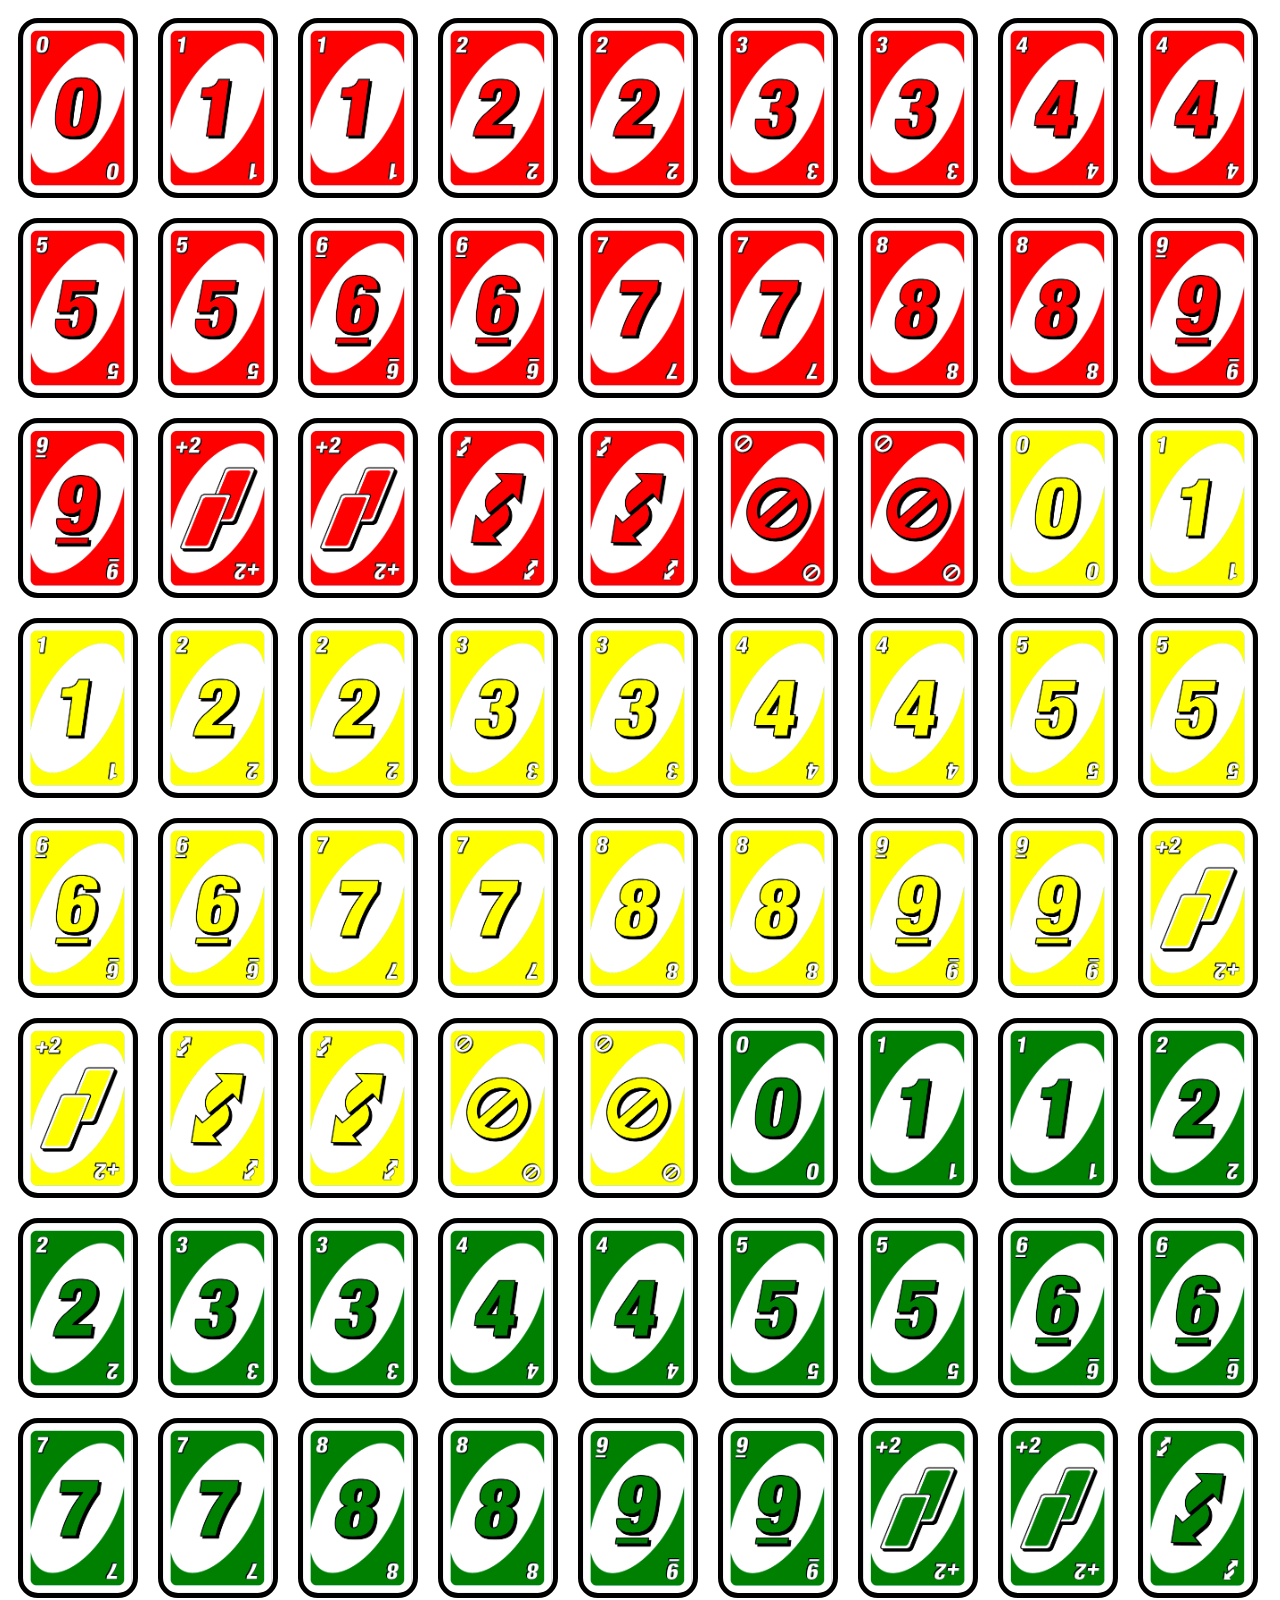
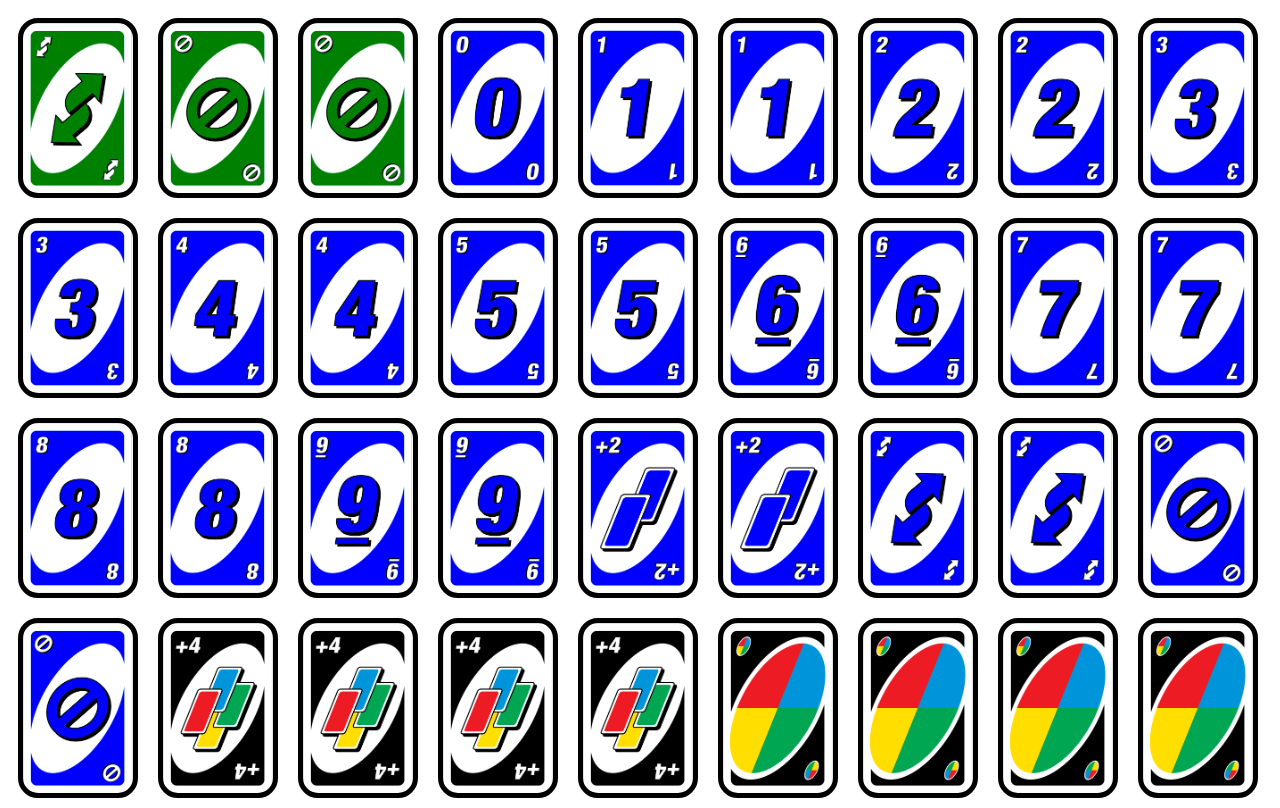
==== resources/kaarten1/index.html @ e58120fd "kaarten" ====
<!DOCTYPE html>
<html>
<head>
    <meta charset="UTF-8">
    <title>UNO Cards</title>
    <link href="style.css" type="text/css" rel="stylesheet">
</head>
<body>
    <div class="card color1 nr0"></div>
    <div class="card color1 nr1"></div>
    <div class="card color1 nr1"></div>
    <div class="card color1 nr2"></div>
    <div class="card color1 nr2"></div>
    <div class="card color1 nr3"></div>
    <div class="card color1 nr3"></div>
    <div class="card color1 nr4"></div>
    <div class="card color1 nr4"></div>
    <div class="card color1 nr5"></div>
    <div class="card color1 nr5"></div>
    <div class="card color1 nr6"></div>
    <div class="card color1 nr6"></div>
    <div class="card color1 nr7"></div>
    <div class="card color1 nr7"></div>
    <div class="card color1 nr8"></div>
    <div class="card color1 nr8"></div>
    <div class="card color1 nr9"></div>
    <div class="card color1 nr9"></div>
    <div class="card color1 plus2"></div>
    <div class="card color1 plus2"></div>
    <div class="card color1 reverse"></div>
    <div class="card color1 reverse"></div>
    <div class="card color1 skip"></div>
    <div class="card color1 skip"></div>

    <div class="card color2 nr0"></div>
    <div class="card color2 nr1"></div>
    <div class="card color2 nr1"></div>
    <div class="card color2 nr2"></div>
    <div class="card color2 nr2"></div>
    <div class="card color2 nr3"></div>
    <div class="card color2 nr3"></div>
    <div class="card color2 nr4"></div>
    <div class="card color2 nr4"></div>
    <div class="card color2 nr5"></div>
    <div class="card color2 nr5"></div>
    <div class="card color2 nr6"></div>
    <div class="card color2 nr6"></div>
    <div class="card color2 nr7"></div>
    <div class="card color2 nr7"></div>
    <div class="card color2 nr8"></div>
    <div class="card color2 nr8"></div>
    <div class="card color2 nr9"></div>
    <div class="card color2 nr9"></div>
    <div class="card color2 plus2"></div>
    <div class="card color2 plus2"></div>
    <div class="card color2 reverse"></div>
    <div class="card color2 reverse"></div>
    <div class="card color2 skip"></div>
    <div class="card color2 skip"></div>

    <div class="card color3 nr0"></div>
    <div class="card color3 nr1"></div>
    <div class="card color3 nr1"></div>
    <div class="card color3 nr2"></div>
    <div class="card color3 nr2"></div>
    <div class="card color3 nr3"></div>
    <div class="card color3 nr3"></div>
    <div class="card color3 nr4"></div>
    <div class="card color3 nr4"></div>
    <div class="card color3 nr5"></div>
    <div class="card color3 nr5"></div>
    <div class="card color3 nr6"></div>
    <div class="card color3 nr6"></div>
    <div class="card color3 nr7"></div>
    <div class="card color3 nr7"></div>
    <div class="card color3 nr8"></div>
    <div class="card color3 nr8"></div>
    <div class="card color3 nr9"></div>
    <div class="card color3 nr9"></div>
    <div class="card color3 plus2"></div>
    <div class="card color3 plus2"></div>
    <div class="card color3 reverse"></div>
    <div class="card color3 reverse"></div>
    <div class="card color3 skip"></div>
    <div class="card color3 skip"></div>

    <div class="card color4 nr0"></div>
    <div class="card color4 nr1"></div>
    <div class="card color4 nr1"></div>
    <div class="card color4 nr2"></div>
    <div class="card color4 nr2"></div>
    <div class="card color4 nr3"></div>
    <div class="card color4 nr3"></div>
    <div class="card color4 nr4"></div>
    <div class="card color4 nr4"></div>
    <div class="card color4 nr5"></div>
    <div class="card color4 nr5"></div>
    <div class="card color4 nr6"></div>
    <div class="card color4 nr6"></div>
    <div class="card color4 nr7"></div>
    <div class="card color4 nr7"></div>
    <div class="card color4 nr8"></div>
    <div class="card color4 nr8"></div>
    <div class="card color4 nr9"></div>
    <div class="card color4 nr9"></div>
    <div class="card color4 plus2"></div>
    <div class="card color4 plus2"></div>
    <div class="card color4 reverse"></div>
    <div class="card color4 reverse"></div>
    <div class="card color4 skip"></div>
    <div class="card color4 skip"></div>

    <div class="card plus4"></div>
    <div class="card plus4"></div>
    <div class="card plus4"></div>
    <div class="card plus4"></div>

    <div class="card joker"></div>
    <div class="card joker"></div>
    <div class="card joker"></div>
    <div class="card joker"></div>
</body>
</html>
---- resources/kaarten1/style.css ----
.card{
    float: left;
    margin: 10px;
    border: 5px solid black;
    border-radius: 20px;
    width: 110px;
    height: 170px;
    background-size: contain;
}

.nr0{
    background-image: url(images/nr0.png);
}

.nr1{
    background-image: url(images/nr1.png);
}

.nr2{
    background-image: url(images/nr2.png);
}

.nr3{
    background-image: url(images/nr3.png);
}

.nr4{
    background-image: url(images/nr4.png);
}

.nr5{
    background-image: url(images/nr5.png);
}

.nr6{
    background-image: url(images/nr6.png);
}

.nr7{
    background-image: url(images/nr7.png);
}

.nr8{
    background-image: url(images/nr8.png);
}

.nr9{
    background-image: url(images/nr9.png);
}

.plus2{
    background-image: url(images/plus2.png);
}

.reverse{
    background-image: url(images/reverse.png);
}

.skip{
    background-image: url(images/skip.png);
}

.joker{
    background-image: url(images/joker.png);
}

.plus4{
    background-image: url(images/plus4.png);
}

.color1{
    background-color: red;
}

.color2{
    background-color: yellow;
}

.color3{
    background-color: green;
}

.color4{
    background-color: blue;
}
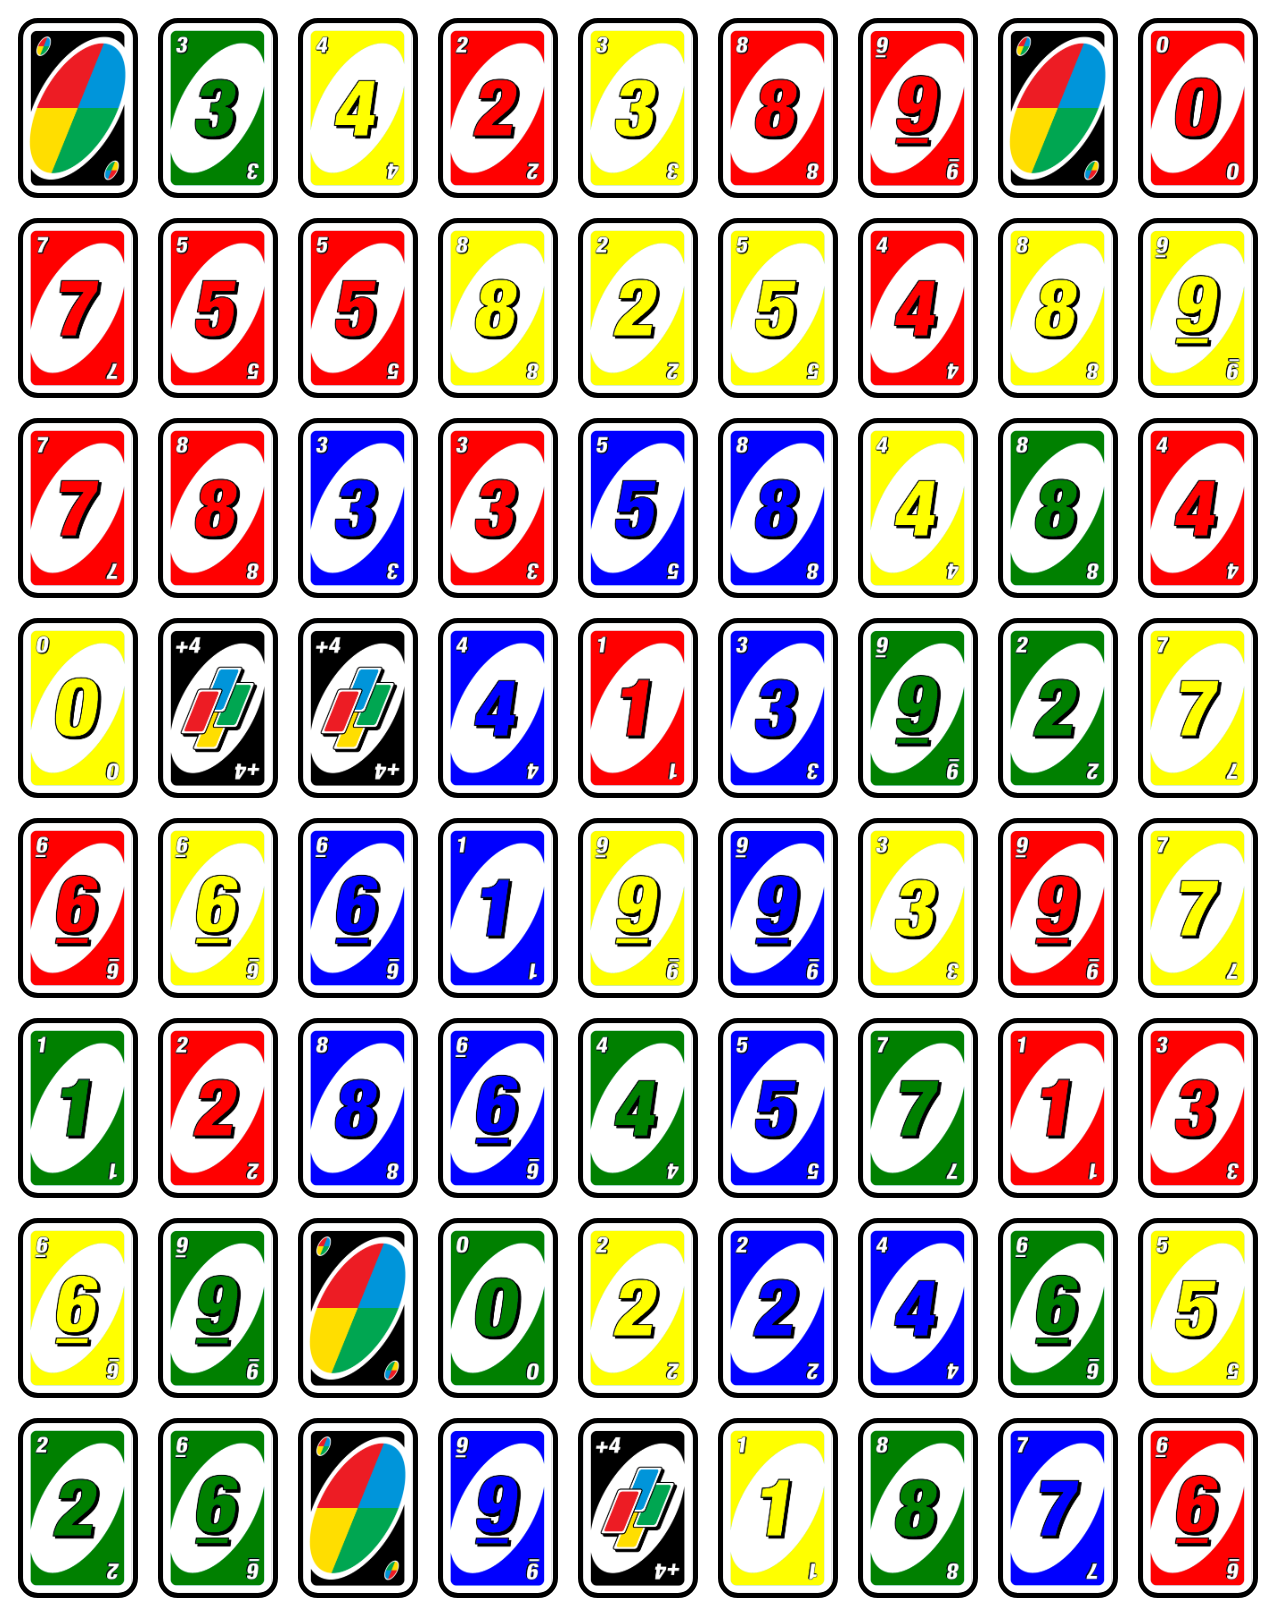
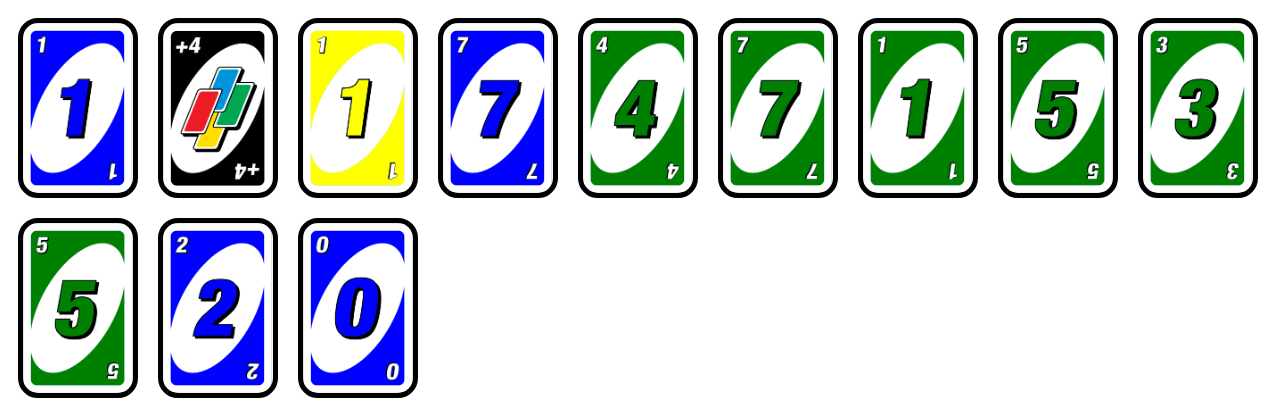
==== commit 88ab9578: "shuffle" ====
--- a/resources/kaarten1/index.html
+++ b/resources/kaarten1/index.html
@@ -1,4 +1,3 @@
-
 <!DOCTYPE html>
 <html>
 <head>
@@ -7,118 +6,7 @@
     <link href="style.css" type="text/css" rel="stylesheet">
 </head>
 <body>
-    <div class="card color1 nr0"></div>
-    <div class="card color1 nr1"></div>
-    <div class="card color1 nr1"></div>
-    <div class="card color1 nr2"></div>
-    <div class="card color1 nr2"></div>
-    <div class="card color1 nr3"></div>
-    <div class="card color1 nr3"></div>
-    <div class="card color1 nr4"></div>
-    <div class="card color1 nr4"></div>
-    <div class="card color1 nr5"></div>
-    <div class="card color1 nr5"></div>
-    <div class="card color1 nr6"></div>
-    <div class="card color1 nr6"></div>
-    <div class="card color1 nr7"></div>
-    <div class="card color1 nr7"></div>
-    <div class="card color1 nr8"></div>
-    <div class="card color1 nr8"></div>
-    <div class="card color1 nr9"></div>
-    <div class="card color1 nr9"></div>
-    <div class="card color1 plus2"></div>
-    <div class="card color1 plus2"></div>
-    <div class="card color1 reverse"></div>
-    <div class="card color1 reverse"></div>
-    <div class="card color1 skip"></div>
-    <div class="card color1 skip"></div>
-
-    <div class="card color2 nr0"></div>
-    <div class="card color2 nr1"></div>
-    <div class="card color2 nr1"></div>
-    <div class="card color2 nr2"></div>
-    <div class="card color2 nr2"></div>
-    <div class="card color2 nr3"></div>
-    <div class="card color2 nr3"></div>
-    <div class="card color2 nr4"></div>
-    <div class="card color2 nr4"></div>
-    <div class="card color2 nr5"></div>
-    <div class="card color2 nr5"></div>
-    <div class="card color2 nr6"></div>
-    <div class="card color2 nr6"></div>
-    <div class="card color2 nr7"></div>
-    <div class="card color2 nr7"></div>
-    <div class="card color2 nr8"></div>
-    <div class="card color2 nr8"></div>
-    <div class="card color2 nr9"></div>
-    <div class="card color2 nr9"></div>
-    <div class="card color2 plus2"></div>
-    <div class="card color2 plus2"></div>
-    <div class="card color2 reverse"></div>
-    <div class="card color2 reverse"></div>
-    <div class="card color2 skip"></div>
-    <div class="card color2 skip"></div>
-
-    <div class="card color3 nr0"></div>
-    <div class="card color3 nr1"></div>
-    <div class="card color3 nr1"></div>
-    <div class="card color3 nr2"></div>
-    <div class="card color3 nr2"></div>
-    <div class="card color3 nr3"></div>
-    <div class="card color3 nr3"></div>
-    <div class="card color3 nr4"></div>
-    <div class="card color3 nr4"></div>
-    <div class="card color3 nr5"></div>
-    <div class="card color3 nr5"></div>
-    <div class="card color3 nr6"></div>
-    <div class="card color3 nr6"></div>
-    <div class="card color3 nr7"></div>
-    <div class="card color3 nr7"></div>
-    <div class="card color3 nr8"></div>
-    <div class="card color3 nr8"></div>
-    <div class="card color3 nr9"></div>
-    <div class="card color3 nr9"></div>
-    <div class="card color3 plus2"></div>
-    <div class="card color3 plus2"></div>
-    <div class="card color3 reverse"></div>
-    <div class="card color3 reverse"></div>
-    <div class="card color3 skip"></div>
-    <div class="card color3 skip"></div>
-
-    <div class="card color4 nr0"></div>
-    <div class="card color4 nr1"></div>
-    <div class="card color4 nr1"></div>
-    <div class="card color4 nr2"></div>
-    <div class="card color4 nr2"></div>
-    <div class="card color4 nr3"></div>
-    <div class="card color4 nr3"></div>
-    <div class="card color4 nr4"></div>
-    <div class="card color4 nr4"></div>
-    <div class="card color4 nr5"></div>
-    <div class="card color4 nr5"></div>
-    <div class="card color4 nr6"></div>
-    <div class="card color4 nr6"></div>
-    <div class="card color4 nr7"></div>
-    <div class="card color4 nr7"></div>
-    <div class="card color4 nr8"></div>
-    <div class="card color4 nr8"></div>
-    <div class="card color4 nr9"></div>
-    <div class="card color4 nr9"></div>
-    <div class="card color4 plus2"></div>
-    <div class="card color4 plus2"></div>
-    <div class="card color4 reverse"></div>
-    <div class="card color4 reverse"></div>
-    <div class="card color4 skip"></div>
-    <div class="card color4 skip"></div>
-
-    <div class="card plus4"></div>
-    <div class="card plus4"></div>
-    <div class="card plus4"></div>
-    <div class="card plus4"></div>
-
-    <div class="card joker"></div>
-    <div class="card joker"></div>
-    <div class="card joker"></div>
-    <div class="card joker"></div>
+    <div id="carddeck"></div>
 </body>
+<script src="script.js" type="application/javascript"></script>
 </html>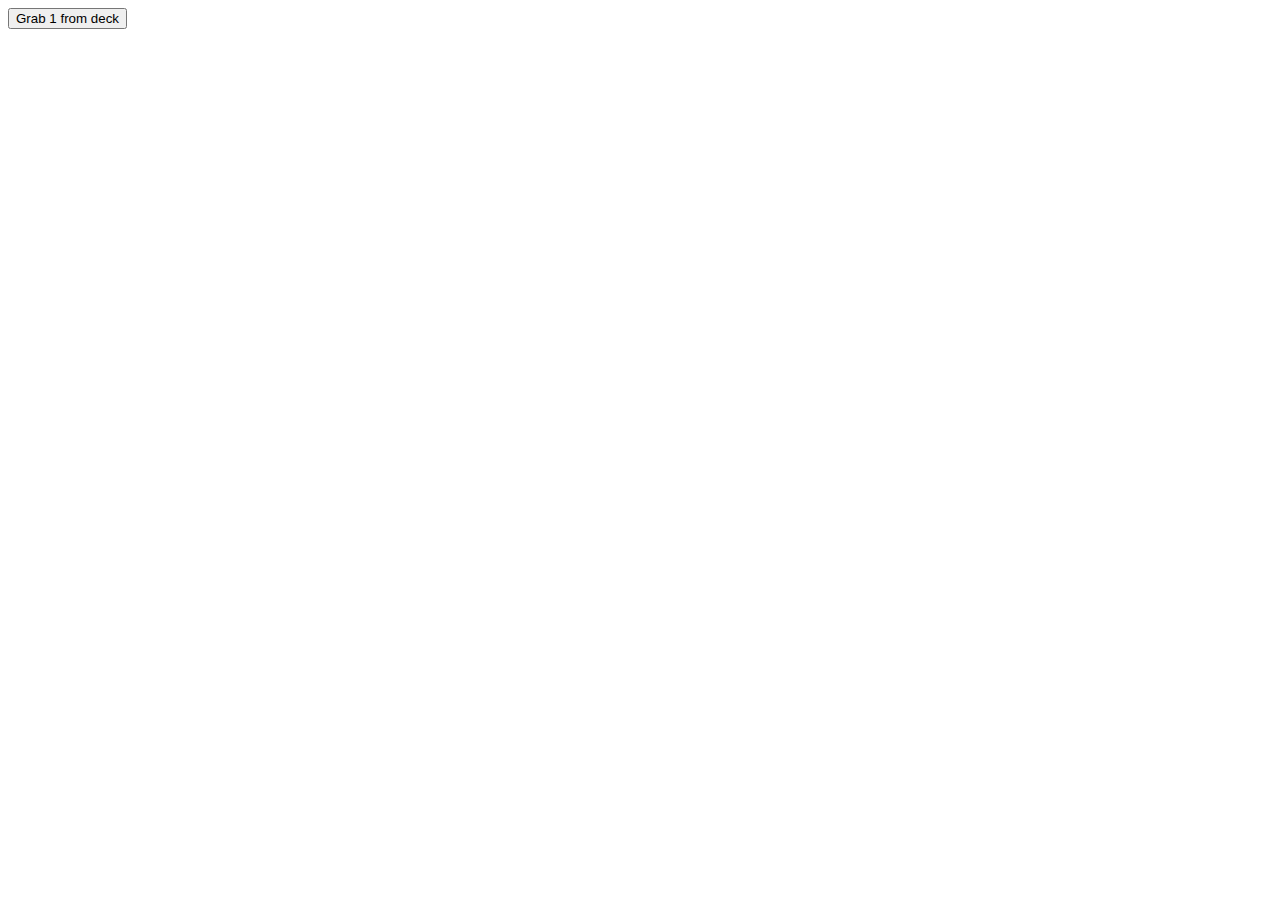
==== commit 8c1121a8: "Grab card" ====
--- a/resources/kaarten1/index.html
+++ b/resources/kaarten1/index.html
@@ -6,6 +6,7 @@
     <link href="style.css" type="text/css" rel="stylesheet">
 </head>
 <body>
+    <button id="grab">Grab 1 from deck</button>
     <div id="carddeck"></div>
 </body>
 <script src="script.js" type="application/javascript"></script>
--- a/resources/kaarten1/style.css
+++ b/resources/kaarten1/style.css
@@ -69,17 +69,17 @@
 }
 
 .color1{
-    background-color: red;
+    background-color: salmon;
 }
 
 .color2{
-    background-color: yellow;
+    background-color: purple;
 }
 
 .color3{
-    background-color: green;
+    background-color: violet;
 }
 
 .color4{
-    background-color: blue;
+    background-color: palevioletred;
 }